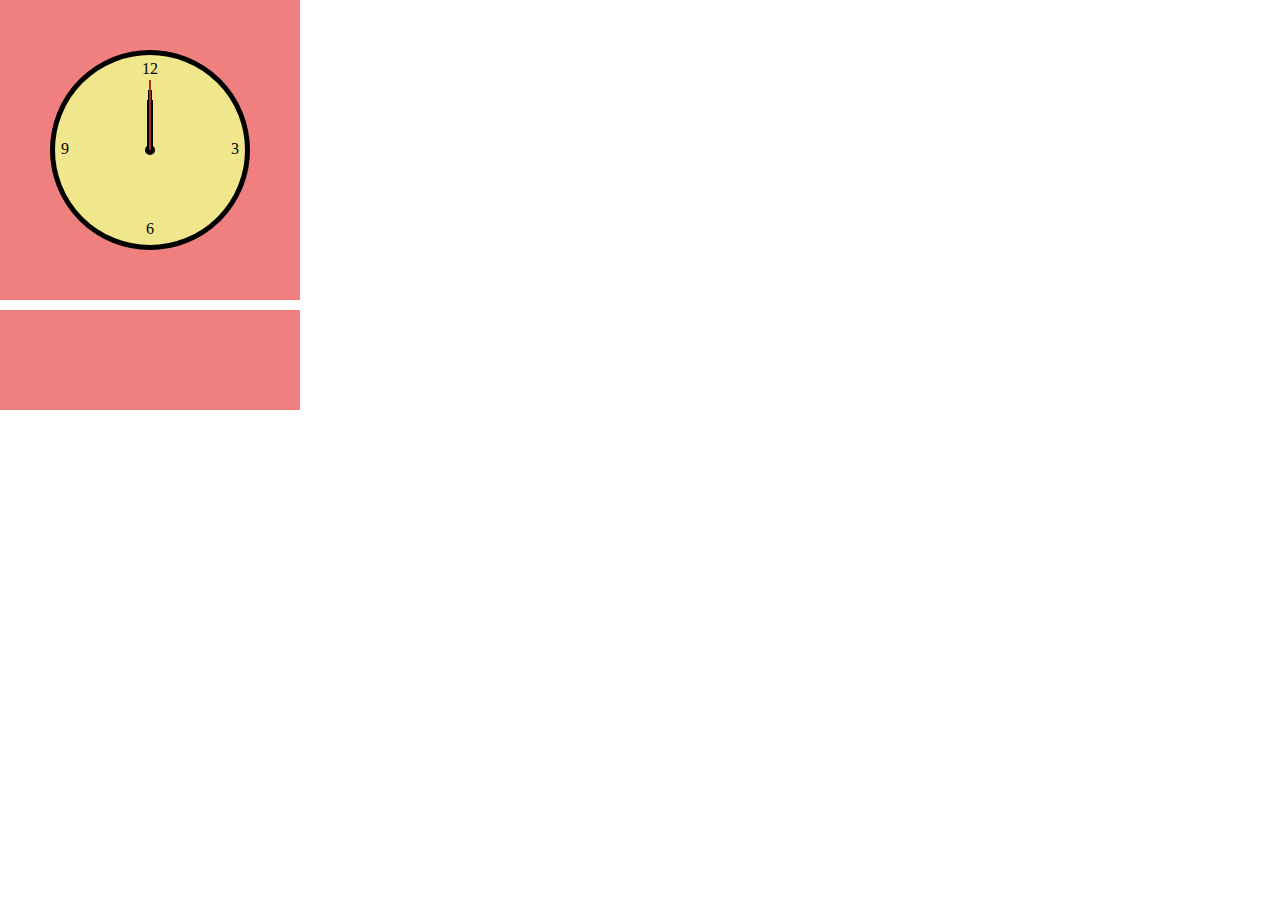
==== index.html @ eeb1b756 "firstRelease" ====
<!DOCTYPE html>
<html lang="en">
<head>
    <meta charset="UTF-8">
    <meta name="viewport" content="width=device-width, initial-scale=1.0">
    <title> Time </title>
    <link rel="stylesheet" href="style.css">
</head>
<body>
    <div id="analogContainer">
        <div id="clockFace">
            <div class="faceNum" id="num12">12</div>
            <div class="faceNum" id="num3">3</div>
            <div class="faceNum" id="num6">6</div>
            <div class="faceNum" id="num9">9</div>
            <div id="rotationPoint"></div>
            <div class="hand" id="hourHand"></div>
            <div class="hand" id="minuteHand"></div>
            <div class="hand" id="secondHand"></div>
        </div>
    </div>
    <div id="digitalContainer">
        <div id="digitalClockFace">
            
        </div>
    </div>
    <script src="script.js"></script>
</body>
</html>
---- style.css ----
* {
    margin: 0px;
    padding: 0px;
    box-sizing: border-box;
}
#analogContainer {
    width: 300px;
    height: 300px;
    background-color: lightcoral;
    padding: 50px;
}
#clockFace {
    background-color: khaki;
    position: relative;
    width: 200px;
    height: 200px;
    border: 5px solid black;
    border-radius: 100%;
}
.faceNum {
    position: absolute;
    width: 100px;
    height: 20px;
    text-align: center;
    font-size: 16px;
}
#rotationPoint {
    position: absolute;
    top: 90px;
    left: 90px;
    border-radius: 100%;
    border: 5px solid black;
}
#num12 {
    width: 100px;
    top: 5px;
    left: 45px;
}
#num3 {
    width: 100px;
    top: 85px;
    right: -40px;    
}
#num9 {
    width: 100px;
    top: 85px;
    left: -40px;
}
#num6 {
    width: 100px;
    bottom: 5px;
    left: 45px;
}
.hand {
    position: absolute;
    background-color: black;
    transform-origin: 50% 100%;
}
#hourHand {
    width: 6px;
    height: 50px;
    top: 45px;
    left: 92px;
}
#minuteHand {
    width: 4px;
    height: 60px;
    top: 35px;
    left: 93px;
}
#secondHand {
    width: 2px;
    height: 70px;
    top: 25px;
    left: 94px;
    background-color: brown;
}

#digitalContainer {
    margin-top: 10px;
    text-align: center;
    font-size: 300%;
    width: 300px;
    background-color: lightcoral;
    padding: 50px;
}
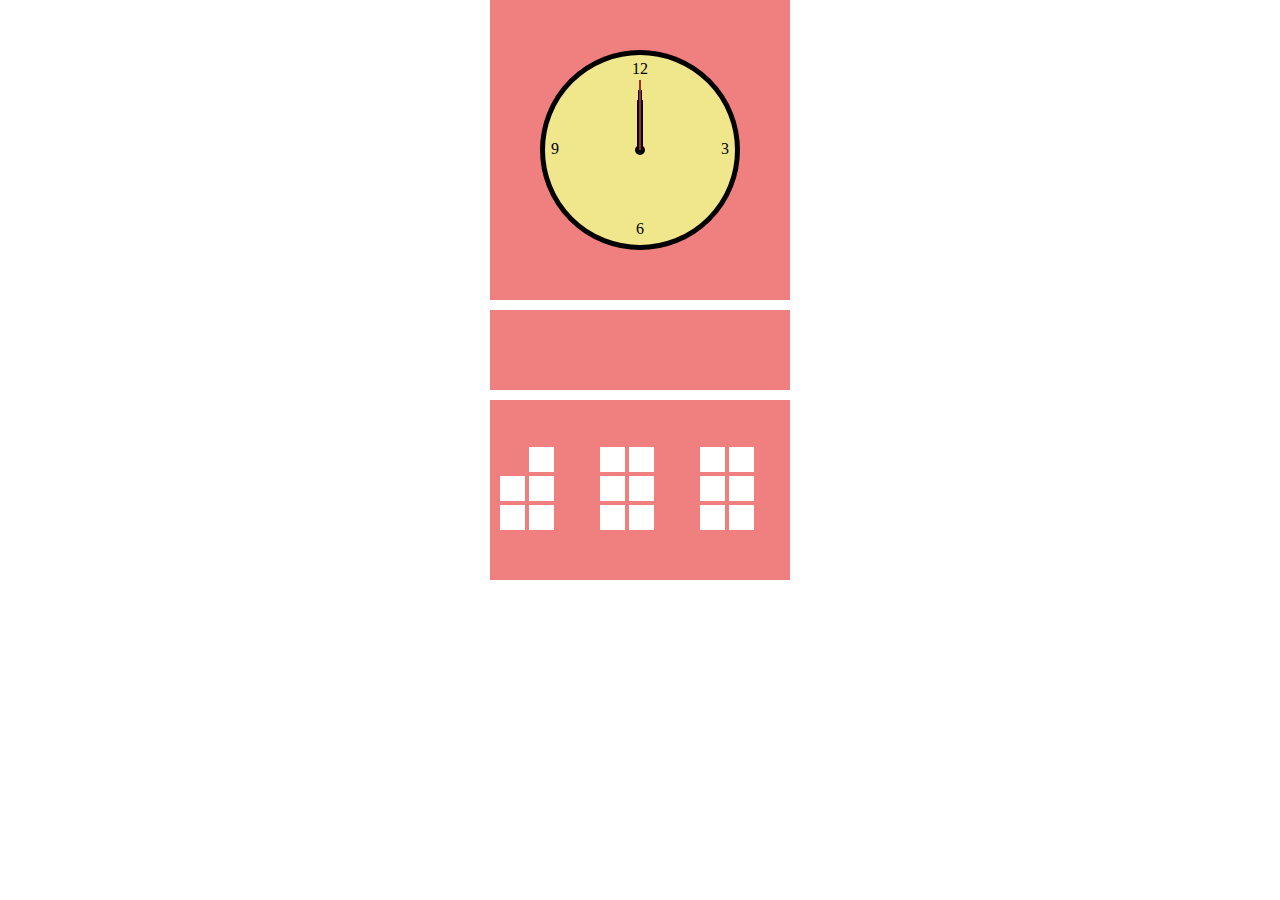
==== commit 0c47bd5c: "firstEdit" ====
--- a/index.html
+++ b/index.html
@@ -21,7 +21,32 @@
     </div>
     <div id="digitalContainer">
         <div id="digitalClockFace">
-            
+        </div>
+    </div>
+    <div id="binaryContainer">
+        <div id="binaryHours">
+            <div id="placeholder" class="binaryDigit"></div>
+            <div id="hours0" class="binaryDigit hour"></div>
+            <div id="hours1" class="binaryDigit hour"></div>
+            <div id="hours2" class="binaryDigit hour"></div>
+            <div id="hours3" class="binaryDigit hour"></div>
+            <div id="hours4" class="binaryDigit hour"></div>
+        </div>
+        <div id="binaryMinutes">
+            <div id="minutes0" class="binaryDigit minute"></div>
+            <div id="minutes1" class="binaryDigit minute"></div>
+            <div id="minutes2" class="binaryDigit minute"></div>
+            <div id="minutes3" class="binaryDigit minute"></div>
+            <div id="minutes4" class="binaryDigit minute"></div>
+            <div id="minutes5" class="binaryDigit minute"></div>
+        </div>
+        <div id="binarySeconds">
+            <div id="seconds0" class="binaryDigit second"></div>
+            <div id="seconds1" class="binaryDigit second"></div>
+            <div id="seconds2" class="binaryDigit second"></div>
+            <div id="seconds3" class="binaryDigit second"></div>
+            <div id="seconds4" class="binaryDigit second"></div>
+            <div id="seconds5" class="binaryDigit second"></div>
         </div>
     </div>
     <script src="script.js"></script>
--- a/style.css
+++ b/style.css
@@ -4,6 +4,7 @@
     box-sizing: border-box;
 }
 #analogContainer {
+    margin: auto;
     width: 300px;
     height: 300px;
     background-color: lightcoral;
@@ -75,12 +76,46 @@
     left: 94px;
     background-color: brown;
 }
-
-#digitalContainer {
+#digitalContainer, #binaryContainer {
+    margin: auto;
     margin-top: 10px;
     text-align: center;
     font-size: 300%;
     width: 300px;
     background-color: lightcoral;
-    padding: 50px;
+    padding: 40px 0px;
+}
+#binaryContainer {
+    display: flex;
+    justify-content: center;
+    height: 180px;
+}
+#binaryHours, #binaryMinutes, #binarySeconds {
+    display: flex;
+    flex-direction: column;
+    flex-wrap: wrap;
+    margin: 5px 0;
+    padding: 0px 40px 0px 8px;
+}
+.binaryDigit {
+    float: left;
+    background-color: white;
+    width: 25px;
+    height: 25px;
+    padding: 10px;
+    font-size: 10px;
+    text-align: center;
+    margin: 2px;
+}
+
+#placeholder {
+    border: none;
+    background-color: inherit;
+}
+
+@media only screen and (max-width: 500px) {
+    body {
+        background-color: khaki;
+        text-align: center;
+    }
 }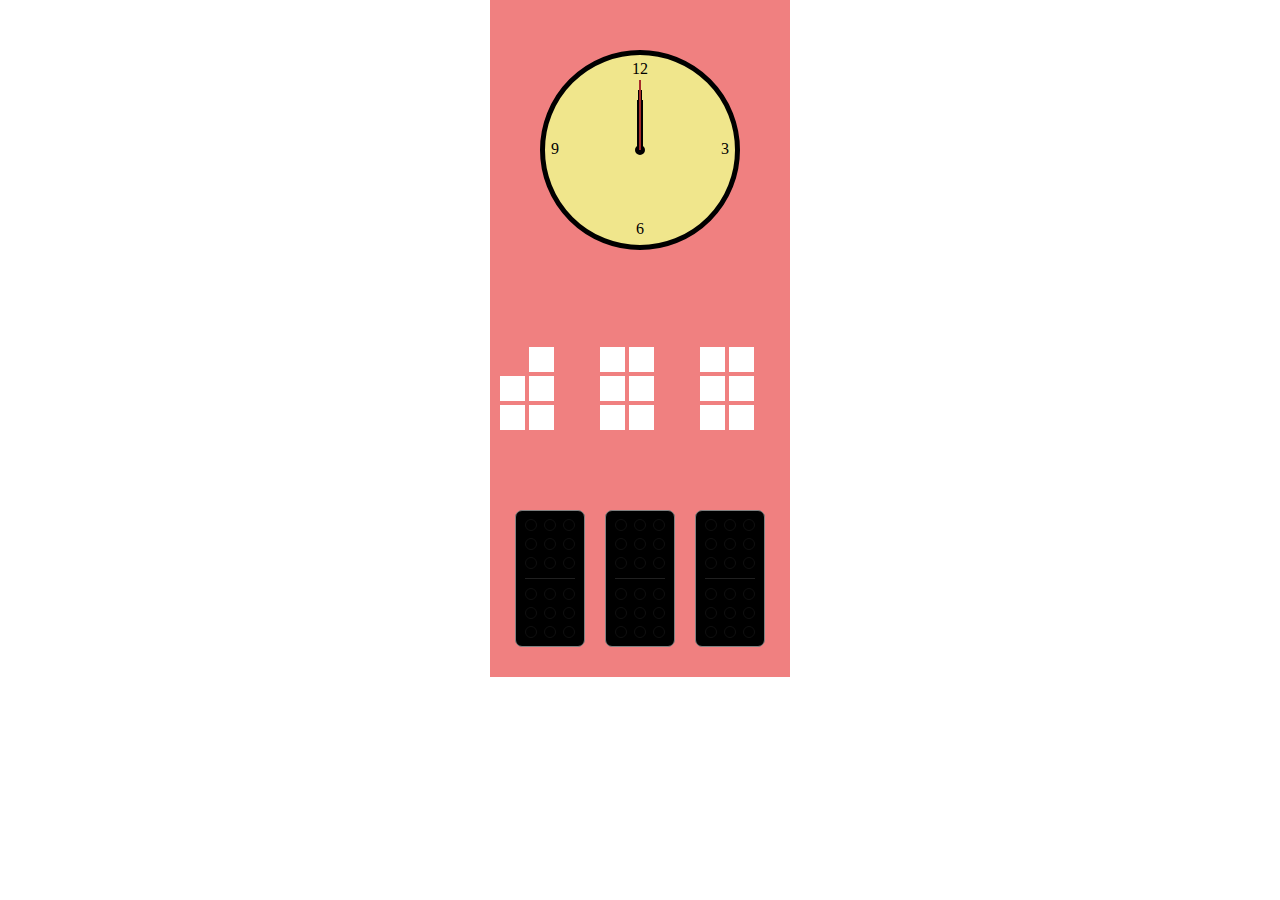
==== commit 842735e8: "addedDomino" ====
--- a/index.html
+++ b/index.html
@@ -49,6 +49,51 @@
             <div id="seconds5" class="binaryDigit second"></div>
         </div>
     </div>
+    <div id="hexContainer">
+        <div id="hexClockFace">
+        </div>
+    </div>
+    <div id="dominoContainer">
+        <div id="dominoHours" class="dominoFace">
+            <div id="dominoHoursUp" class="diceFace">
+                <div id="hu00" class="d00 dot"></div> <div id="hu01" class="d01 dot"></div> <div id="hu02" class="d02 dot"></div>
+                <div id="hu10" class="d10 dot"></div> <div id="hu11" class="d11 dot"></div> <div id="hu12" class="d12 dot"></div>
+                <div id="hu20" class="d20 dot"></div> <div id="hu21" class="d21 dot"></div> <div id="hu22" class="d22 dot"></div>
+            </div>
+            <div class="separator"></div>
+            <div id="dominoHoursDown" class="diceFace">
+                <div id="hd00" class="d00 dot"></div> <div id="hd01" class="d01 dot"></div> <div id="hd02" class="d02 dot"></div>
+                <div id="hd10" class="d10 dot"></div> <div id="hd11" class="d11 dot"></div> <div id="hd12" class="d12 dot"></div>
+                <div id="hd20" class="d20 dot"></div> <div id="hd21" class="d21 dot"></div> <div id="hd22" class="d22 dot"></div>
+            </div>
+        </div>
+        <div id="dominoMinutesDigitOne" class="dominoFace">
+            <div id="dominoMinutesDigitOneUp" class="diceFace">
+                <div id="m1u00" class="d00 dot"></div> <div id="m1u01" class="d01 dot"></div> <div id="m1u02" class="d02 dot"></div>
+                <div id="m1u10" class="d10 dot"></div> <div id="m1u11" class="d11 dot"></div> <div id="m1u12" class="d12 dot"></div>
+                <div id="m1u20" class="d20 dot"></div> <div id="m1u21" class="d21 dot"></div> <div id="m1u22" class="d22 dot"></div>
+            </div>
+            <div class="separator"></div>
+            <div id="dominoMinutesDigitOneDown" class="diceFace">
+                <div id="m1d00" class="d00 dot"></div> <div id="m1d01" class="d01 dot"></div> <div id="m1d02" class="d02 dot"></div>
+                <div id="m1d10" class="d10 dot"></div> <div id="m1d11" class="d11 dot"></div> <div id="m1d12" class="d12 dot"></div>
+                <div id="m1d20" class="d20 dot"></div> <div id="m1d21" class="d21 dot"></div> <div id="m1d22" class="d22 dot"></div>
+            </div>
+        </div>
+        <div id="dominoMinutesDigitTwo" class="dominoFace">
+            <div id="dominoMinutesDigitTwoUp" class="diceFace">
+                <div id="m2u00" class="d00 dot"></div> <div id="m2u01" class="d01 dot"></div> <div id="m2u02" class="d02 dot"></div>
+                <div id="m2u10" class="d10 dot"></div> <div id="m2u11" class="d11 dot"></div> <div id="m2u12" class="d12 dot"></div>
+                <div id="m2u20" class="d20 dot"></div> <div id="m2u21" class="d21 dot"></div> <div id="m2u22" class="d22 dot"></div>
+            </div>
+            <div class="separator"></div>
+            <div id="dominoMinutesDigitTwoDown" class="diceFace">
+                <div id="m2d00" class="d00 dot"></div> <div id="m2d01" class="d01 dot"></div> <div id="m2d02" class="d02 dot"></div>
+                <div id="m2d10" class="d10 dot"></div> <div id="m2d11" class="d11 dot"></div> <div id="m2d12" class="d12 dot"></div>
+                <div id="m2d20" class="d20 dot"></div> <div id="m2d21" class="d21 dot"></div> <div id="m2d22" class="d22 dot"></div>
+            </div>
+        </div>
+    </div>
     <script src="script.js"></script>
 </body>
 </html>--- a/style.css
+++ b/style.css
@@ -76,19 +76,20 @@
     left: 94px;
     background-color: brown;
 }
-#digitalContainer, #binaryContainer {
+
+#digitalContainer, #binaryContainer, #hexContainer {
     margin: auto;
-    margin-top: 10px;
     text-align: center;
     font-size: 300%;
     width: 300px;
-    background-color: lightcoral;
-    padding: 40px 0px;
+    background-color: salmon;
 }
 #binaryContainer {
     display: flex;
     justify-content: center;
     height: 180px;
+    padding: 40px 0px;
+    background-color: lightcoral;
 }
 #binaryHours, #binaryMinutes, #binarySeconds {
     display: flex;
@@ -107,15 +108,56 @@
     text-align: center;
     margin: 2px;
 }
-
 #placeholder {
     border: none;
     background-color: inherit;
 }
 
+#dominoContainer {
+    width: 300px;
+    margin: auto;
+    background-color: lightcoral;
+    display: flex;
+    justify-content: center;
+    align-content: center;
+    padding: 30px 0;
+}
+.dominoFace {
+    width: 70px;
+    margin: 0 10px;
+    background-color: black;
+    border: grey 1px solid;
+    border-radius: 7px;
+    display: flex;
+    flex-direction: column;
+    justify-content: center;
+    align-content: center;
+}
+.diceFace {
+    width: 50px;
+    margin: 8px auto;
+    display: grid;
+    grid-template-columns: auto auto auto;
+    column-gap: 7px;
+    row-gap: 7px;
+}
+.separator {
+    width: 50px;
+    background-color: rgb(32, 32, 32);
+    height: 1px;
+    margin: 1px auto;
+}
+.dot {
+    background-color: black;
+    border: rgb(16, 16, 16) 0.5px solid;
+    border-radius: 100%;
+    width: 12px;
+    height: 12px;
+}
+
 @media only screen and (max-width: 500px) {
     body {
-        background-color: khaki;
+        background-color: lightcoral;
         text-align: center;
     }
 }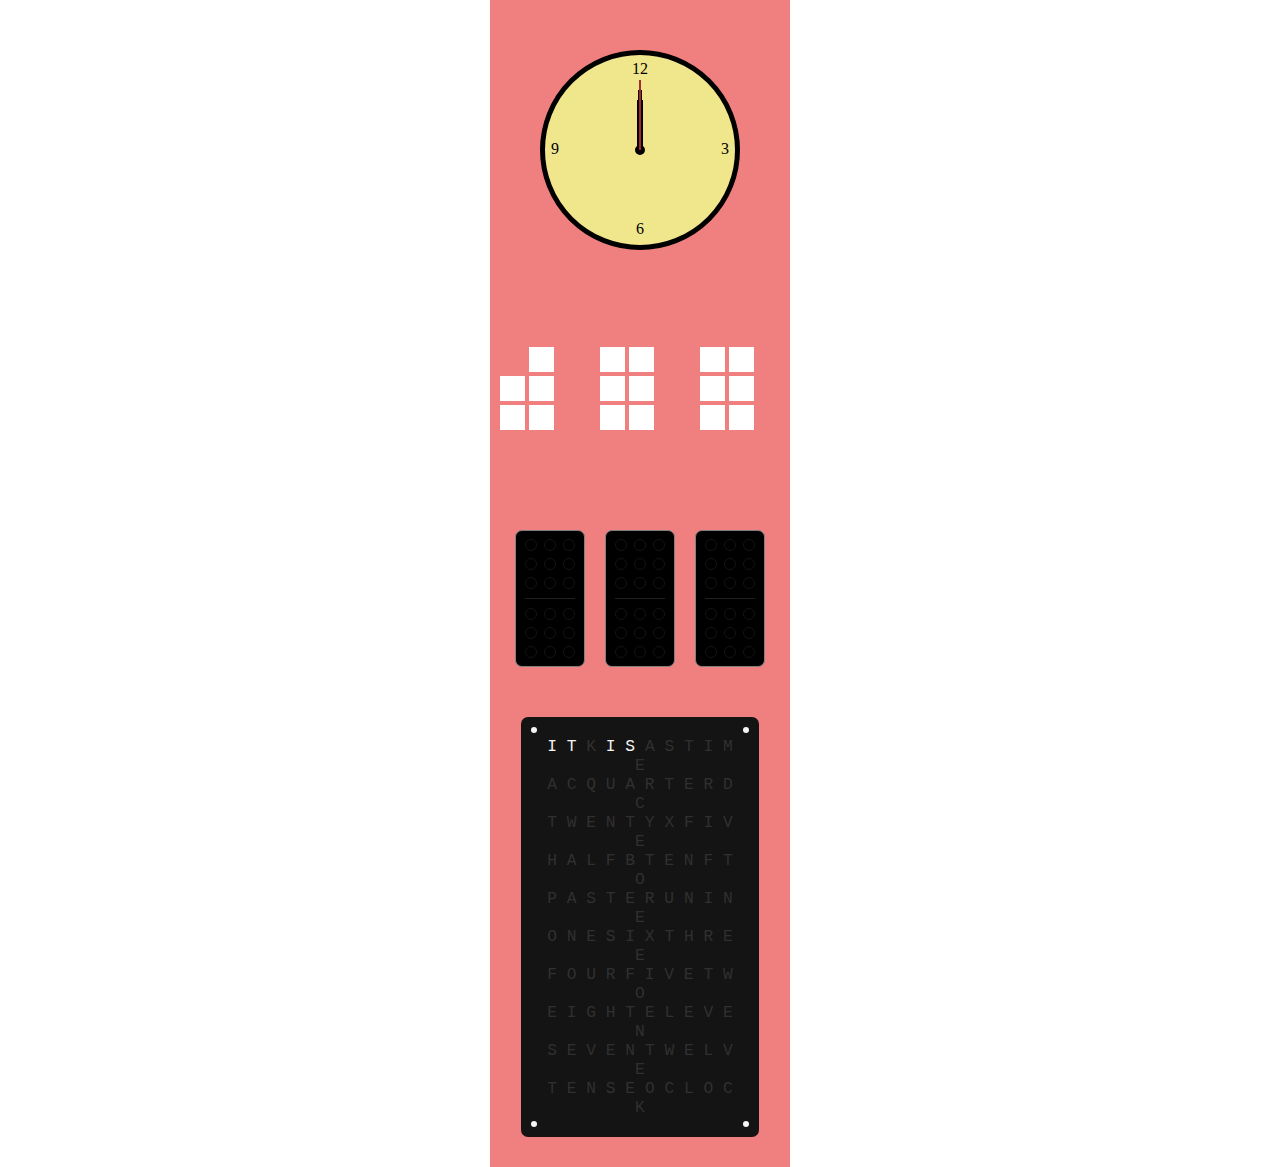
==== commit dbe245eb: "addedWorldClock" ====
--- a/index.html
+++ b/index.html
@@ -94,6 +94,26 @@
             </div>
         </div>
     </div>
+    <div id="worldClockContainer">
+        <div id="worldClockFace">
+            <div id="p1" class="pin"></div>
+            <div id="p2" class="pin"></div>
+            <span id="it" class="backlight">I T</span> K <span id="is" class="backlight">I S</span> A S T I M E <br>
+            <span id="reset">
+            A C <span id="quarter">Q U A R T E R</span> D C <br>
+            <span id="twenty">T W E N T Y</span> X <span id="five">F I V E</span> <br>
+            <span id="half">H A L F</span> B <span id="ten">T E N</span> F <span id="to">T O</span> <br>
+            <span id="past">P A S T</span> E R U <span id="o9">N I N E</span> <br>
+            <span id="o1">O N E</span> <span id="o6">S I X</span> <span id="o3">T H R E E</span> <br>
+            <span id="o4">F O U R</span> <span id="o5">F I V E</span> <span id="o2">T W O</span> <br>
+            <span id="o8">E I G H T</span> <span id="o11">E L E V E N</span> <br>
+            <span id="o7">S E V E N</span> <span id="o12">T W E L V E</span> <br>
+            <span id="o10">T E N</span> S E <span id="oclock">O C L O C K</span>
+            </span>
+            <div id="p3" class="pin"></div>
+            <div id="p4" class="pin"></div>
+        </div>
+    </div>
     <script src="script.js"></script>
 </body>
 </html>--- a/style.css
+++ b/style.css
@@ -120,7 +120,7 @@
     display: flex;
     justify-content: center;
     align-content: center;
-    padding: 30px 0;
+    padding: 50px 0;
 }
 .dominoFace {
     width: 70px;
@@ -149,10 +149,58 @@
 }
 .dot {
     background-color: black;
-    border: rgb(16, 16, 16) 0.5px solid;
+    border: rgb(20, 20, 20) 1px solid;
     border-radius: 100%;
     width: 12px;
     height: 12px;
+}
+
+#worldClockContainer {
+    margin: auto;
+    background-color: lightcoral;
+    width: 300px;
+    text-align: center;
+    padding-bottom: 30px;
+}
+#worldClockFace {
+    margin: auto;
+    text-align: center;
+    font-family: monospace;
+    background-color: rgb(20, 20, 20);
+    border-radius: 7px;
+    border-color: whitesmoke;
+    color: rgb(48, 48, 48);
+    font-size: 125%;
+    padding: 20px;
+    width: 238px;
+    position: relative;
+}
+.pin {
+    height: 6px;
+    width: 6px;
+    border-radius: 100%;
+    background-color: whitesmoke;
+    position: absolute;
+    z-index: 5;
+}
+#p1 {
+    top: 10px;
+    left: 10px;
+}
+#p2 {
+    top: 10px;
+    right: 10px;
+}
+#p3 {
+    bottom: 10px;
+    left: 10px;
+}
+#p4 {
+    bottom: 10px;
+    right: 10px;
+}
+.backlight {
+    color: whitesmoke;
 }
 
 @media only screen and (max-width: 500px) {
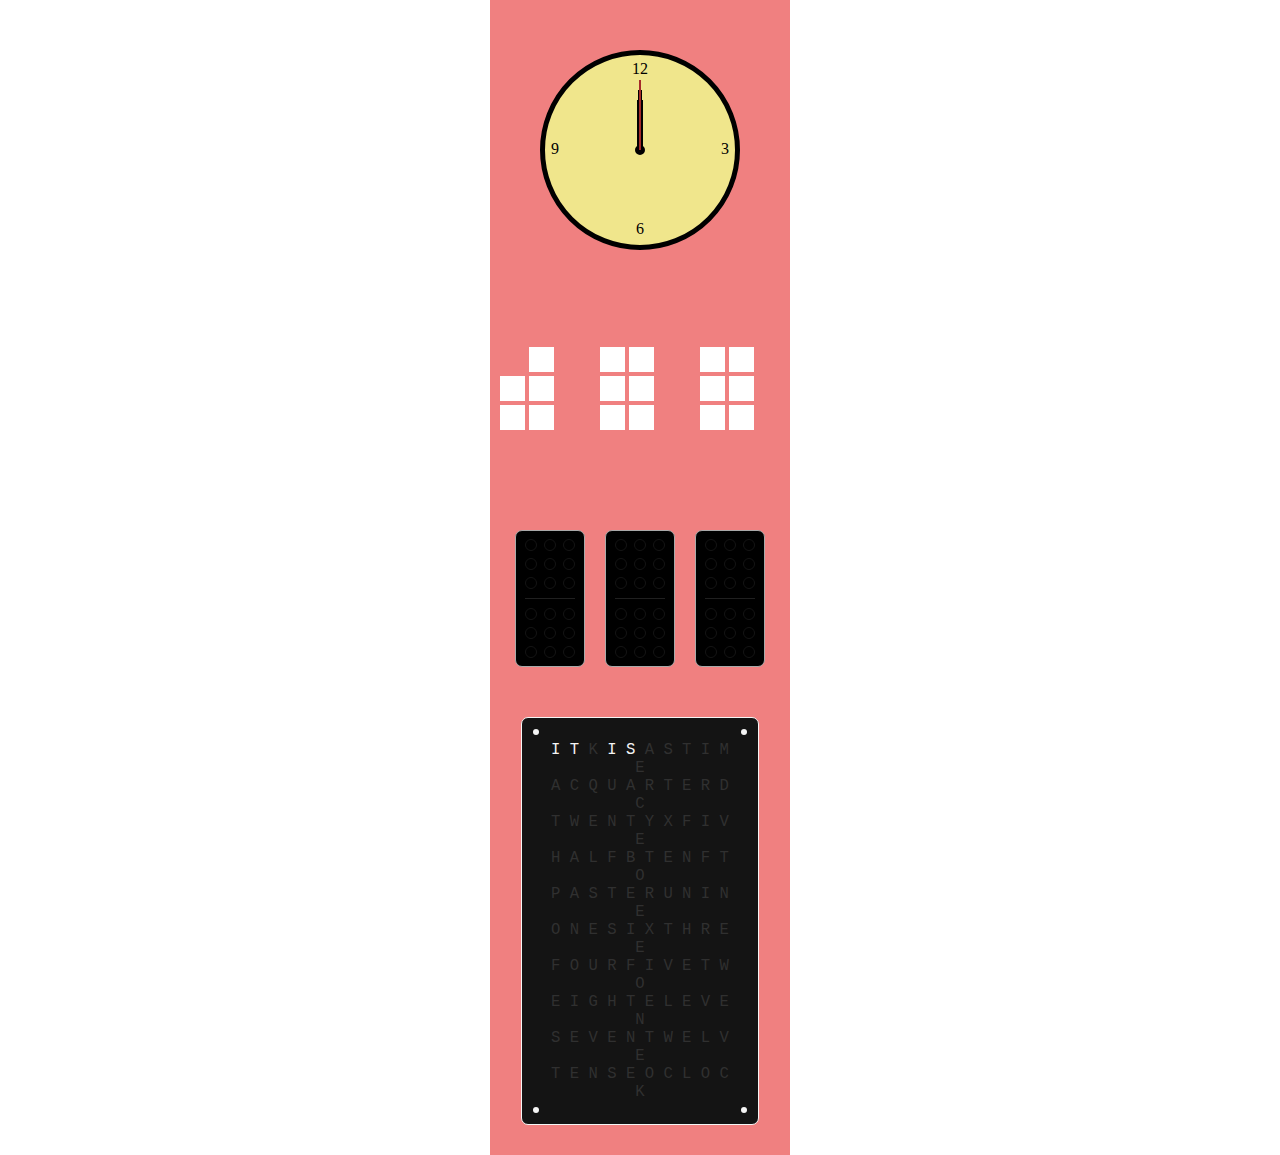
==== commit 1c6c975a: "addedWorldClock" ====
--- a/index.html
+++ b/index.html
@@ -2,7 +2,7 @@
 <html lang="en">
 <head>
     <meta charset="UTF-8">
-    <meta name="viewport" content="width=device-width, initial-scale=1.0">
+    <meta name="viewport" content="initial-scale=1.0, maximum-scale=1.0, width=device-width, user-scalable=no" />
     <title> Time </title>
     <link rel="stylesheet" href="style.css">
 </head>
--- a/style.css
+++ b/style.css
@@ -126,7 +126,7 @@
     width: 70px;
     margin: 0 10px;
     background-color: black;
-    border: grey 1px solid;
+    border: darkgray 1px solid;
     border-radius: 7px;
     display: flex;
     flex-direction: column;
@@ -149,7 +149,7 @@
 }
 .dot {
     background-color: black;
-    border: rgb(20, 20, 20) 1px solid;
+    border: rgb(20, 20, 20) 0.5px solid;
     border-radius: 100%;
     width: 12px;
     height: 12px;
@@ -158,11 +158,13 @@
 #worldClockContainer {
     margin: auto;
     background-color: lightcoral;
+    min-width: 250px;
     width: 300px;
     text-align: center;
     padding-bottom: 30px;
 }
 #worldClockFace {
+    border: darkgrey 1px solid;
     margin: auto;
     text-align: center;
     font-family: monospace;
@@ -170,8 +172,8 @@
     border-radius: 7px;
     border-color: whitesmoke;
     color: rgb(48, 48, 48);
-    font-size: 125%;
-    padding: 20px;
+    font-size: 120%;
+    padding: 23px 20px;
     width: 238px;
     position: relative;
 }
@@ -184,20 +186,20 @@
     z-index: 5;
 }
 #p1 {
-    top: 10px;
-    left: 10px;
+    top: 11px;
+    left: 11px;
 }
 #p2 {
-    top: 10px;
-    right: 10px;
+    top: 11px;
+    right: 11px;
 }
 #p3 {
-    bottom: 10px;
-    left: 10px;
+    bottom: 11px;
+    left: 11px;
 }
 #p4 {
-    bottom: 10px;
-    right: 10px;
+    bottom: 11px;
+    right: 11px;
 }
 .backlight {
     color: whitesmoke;
@@ -208,4 +210,8 @@
         background-color: lightcoral;
         text-align: center;
     }
+    #worldClockFace {
+        font-size: 110%;
+        width: 220px;
+    }
 }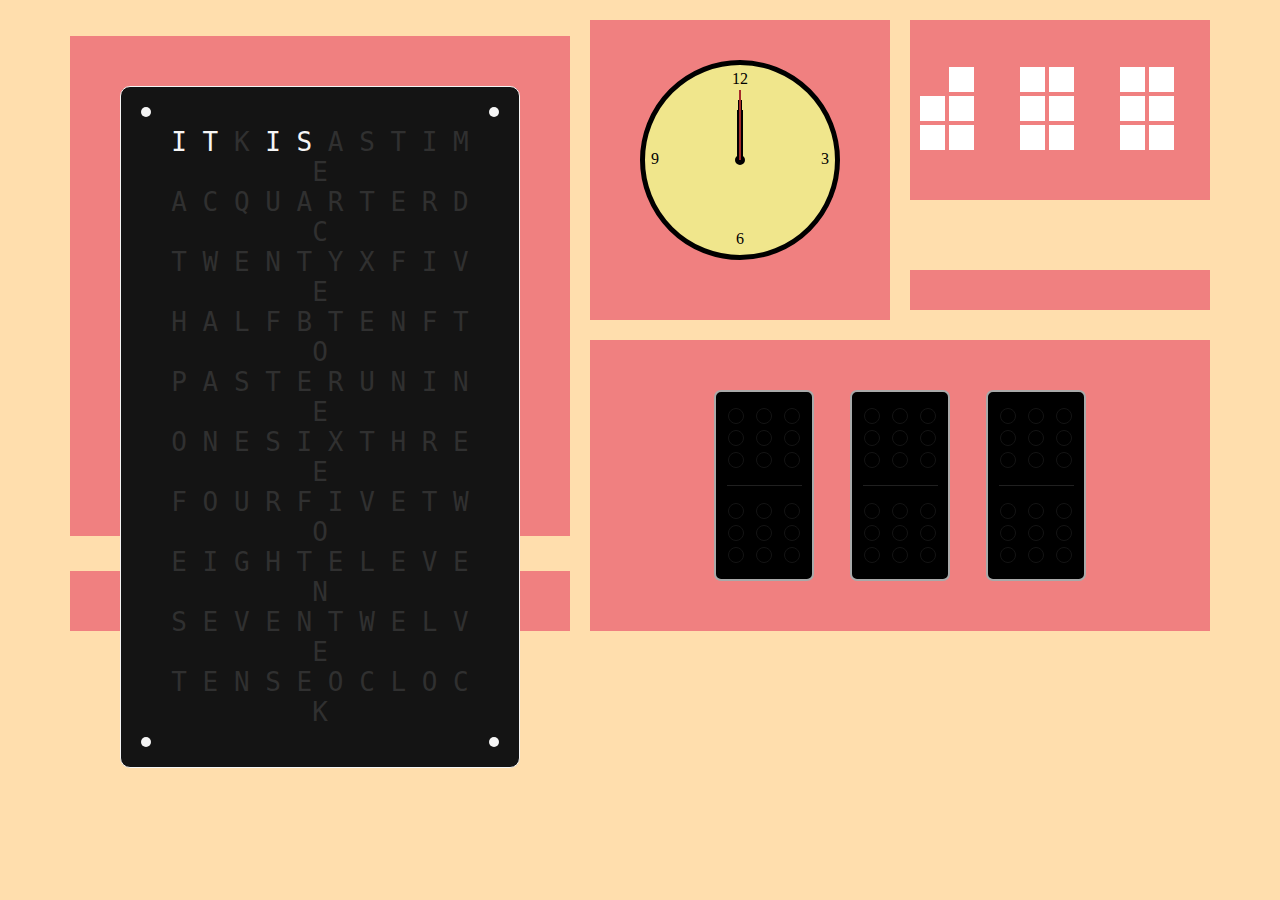
==== commit a85996f9: "addedWorldClock" ====
--- a/index.html
+++ b/index.html
@@ -7,7 +7,7 @@
     <link rel="stylesheet" href="style.css">
 </head>
 <body>
-    <div id="analogContainer">
+    <div id="analogContainer" class="container">
         <div id="clockFace">
             <div class="faceNum" id="num12">12</div>
             <div class="faceNum" id="num3">3</div>
@@ -19,11 +19,11 @@
             <div class="hand" id="secondHand"></div>
         </div>
     </div>
-    <div id="digitalContainer">
+    <div id="digitalContainer" class="container">
         <div id="digitalClockFace">
         </div>
     </div>
-    <div id="binaryContainer">
+    <div id="binaryContainer" class="container">
         <div id="binaryHours">
             <div id="placeholder" class="binaryDigit"></div>
             <div id="hours0" class="binaryDigit hour"></div>
@@ -49,11 +49,11 @@
             <div id="seconds5" class="binaryDigit second"></div>
         </div>
     </div>
-    <div id="hexContainer">
+    <div id="hexContainer" class="container">
         <div id="hexClockFace">
         </div>
     </div>
-    <div id="dominoContainer">
+    <div id="dominoContainer" class="container">
         <div id="dominoHours" class="dominoFace">
             <div id="dominoHoursUp" class="diceFace">
                 <div id="hu00" class="d00 dot"></div> <div id="hu01" class="d01 dot"></div> <div id="hu02" class="d02 dot"></div>
@@ -94,7 +94,7 @@
             </div>
         </div>
     </div>
-    <div id="worldClockContainer">
+    <div id="worldClockContainer" class="container">
         <div id="worldClockFace">
             <div id="p1" class="pin"></div>
             <div id="p2" class="pin"></div>
--- a/style.css
+++ b/style.css
@@ -2,15 +2,19 @@
     margin: 0px;
     padding: 0px;
     box-sizing: border-box;
+}
+#fullDate {
+    display: none;
 }
 #analogContainer {
     margin: auto;
     width: 300px;
     height: 300px;
     background-color: lightcoral;
-    padding: 50px;
+    padding: 50px 30px;
 }
 #clockFace {
+    margin: auto;
     background-color: khaki;
     position: relative;
     width: 200px;
@@ -76,13 +80,12 @@
     left: 94px;
     background-color: brown;
 }
-
 #digitalContainer, #binaryContainer, #hexContainer {
     margin: auto;
     text-align: center;
     font-size: 300%;
     width: 300px;
-    background-color: salmon;
+    background-color: lightcoral;
 }
 #binaryContainer {
     display: flex;
@@ -204,14 +207,317 @@
 .backlight {
     color: whitesmoke;
 }
-
-@media only screen and (max-width: 500px) {
+@media only screen and (max-width: 360px) {
+    #analogContainer {
+        padding: 40px 25px;
+        width: 100%;
+    }
+    #digitalContainer, #hexContainer {
+        width: 250px;
+    }
+    #dominoContainer {
+        width: 100%;
+        padding: 10px;
+        margin: 30px auto;
+    }
+    #binaryHours, #binaryMinutes, #binarySeconds {
+        display: flex;
+        flex-direction: column;
+        flex-wrap: wrap;
+        margin: 3px 0;
+        padding: 0px 32px 0px 0px;
+    }
+    .binaryDigit {
+        float: left;
+        background-color: white;
+        width: 22px;
+        height: 22px;
+    }
+    #worldClockContainer {
+        width: 100%;
+    }
+}
+@media only screen and (max-width: 650px) {
     body {
         background-color: lightcoral;
         text-align: center;
     }
     #worldClockFace {
-        font-size: 110%;
+        font-size: 100%;
         width: 220px;
-    }
+        line-height: 133%;
+    }
+}
+@media only screen and (min-width: 650px) {
+    body {
+        margin: auto;
+        justify-content: center;
+        align-content: center;
+        background-color: lightcoral;
+        grid-gap: 10px;
+        background-color: navajowhite;
+        display: grid;
+        grid-template-columns: auto auto;
+        grid-template-areas:    'analog world'
+                                'binary digital'
+                                'binary hex'
+                                'domino domino';
+    }
+    #analogContainer {
+        grid-area: analog;
+    }
+    #digitalContainer {
+        grid-area: digital;
+        width: 100%;
+        padding: 15px 0;
+        justify-content: center;
+    }
+    #binaryContainer {
+        grid-area: binary;
+        margin: 0 auto;
+    }
+    #hexContainer {
+        grid-area: hex;
+        padding: 14px 0;
+        vertical-align: middle;
+        justify-content: center;
+    }
+    #dominoContainer {
+        grid-area: domino;
+        width: 100%;
+    }
+    .dominoFace {
+        width: 140px;
+        margin: 0 20px;
+        background-color: black;
+        border: darkgray 2px solid;
+        border-radius: 7px;
+        display: flex;
+        flex-direction: column;
+    }
+    .diceFace {
+        width: 100px;
+        height: 100px;
+        margin: 16px auto;
+        display: grid;
+        grid-template-columns: auto auto auto;
+        column-gap: 7px;
+        row-gap: 7px;
+    }
+    .separator {
+        width: 100px;
+        background-color: rgb(32, 32, 32);
+        height: 1px;
+        margin: 1px auto;
+    }
+    .dot {
+        background-color: black;
+        border: rgb(20, 20, 20) 0.5px solid;
+        border-radius: 100%;
+        width: 20px;
+        height: 20px;
+        margin: auto;
+        justify-content: center;
+        align-content: center;
+    }
+    #worldClockContainer {
+        grid-area: world;
+        height: 300px;
+        padding: 35px 0;
+    }
+}
+@media only screen and (min-width: 800px) {
+    body {
+        margin: auto;
+        justify-content: center;
+        align-content: center;
+        background-color: lightcoral;
+        grid-gap: 20px;
+        background-color: navajowhite;
+        display: grid;
+        grid-template-columns: auto auto;
+        grid-template-areas:    'world world'
+                                'world world'
+                                'analog hex'
+                                'analog binary'
+                                'digital digital'
+                                'domino domino';
+    }
+    #worldClockContainer {
+        margin: auto;
+        background-color: lightcoral;
+        width: 666px;
+        height: 600px;
+        text-align: center;
+        padding: 70px;
+    }
+    #worldClockFace {
+        border: darkgrey 1px solid;
+        margin: auto;
+        text-align: center;
+        font-family: monospace;
+        background-color: rgb(20, 20, 20);
+        border-radius: 7px;
+        border-color: whitesmoke;
+        color: rgb(48, 48, 48);
+        font-size: 250%;
+        padding: 40px 40px;
+        width: 480px;
+        position: relative;
+    }
+    .pin {
+        height: 10px;
+        width: 10px;
+    }
+    #p1 {
+        top: 20px;
+        left: 20px;
+    }
+    #p2 {
+        top: 20px;
+        right: 20px;
+    }
+    #p3 {
+        bottom: 20px;
+        left: 20px;
+    }
+    #p4 {
+        bottom: 20px;
+        right: 20px;
+    }
+    #analogContainer {
+        width: 346px;
+        justify-content: center;
+    }
+    #binaryContainer, #hexContainer {
+        width: 300px;
+    }
+    #hexContainer {
+        padding: 20px;
+    }
+    #digitalContainer {
+        width: 100%;
+        font-size: 200%;
+    }
+    #fullDate {
+        display: inline;
+    }
+}
+
+@media only screen and (min-width: 1200px) {
+    body {
+        padding: 20px;
+        margin: auto;
+        justify-content: center;
+        align-content: center;
+        background-color: lightcoral;
+        grid-gap: 20px;
+        background-color: navajowhite;
+        display: grid;
+        grid-template-columns: 500px auto auto;
+        grid-template-areas:    'world analog binary'
+                                'world analog binary'
+                                'world analog hex'
+                                'world domino domino'
+                                'digital domino domino'
+    }
+    #worldClockContainer {
+        margin: auto;
+        background-color: lightcoral;
+        width: 500px;
+        height: 500px;
+        text-align: center;
+        padding: 50px;
+    }
+    #worldClockFace {
+        border: darkgrey 1px solid;
+        margin: auto;
+        text-align: center;
+        font-family: monospace;
+        background-color: rgb(20, 20, 20);
+        border-radius: 10px;
+        border-color: whitesmoke;
+        color: rgb(48, 48, 48);
+        font-size: 200%;
+        padding: 40px 40px;
+        width: 400px;
+        position: relative;
+    }
+    .pin {
+        height: 10px;
+        width: 10px;
+    }
+    #p1 {
+        top: 20px;
+        left: 20px;
+    }
+    #p2 {
+        top: 20px;
+        right: 20px;
+    }
+    #p3 {
+        bottom: 20px;
+        left: 20px;
+    }
+    #p4 {
+        bottom: 20px;
+        right: 20px;
+    }
+    #analogContainer {
+        width: 300px;
+        justify-content: center;
+        padding: 40px;
+    }
+    #binaryContainer, #hexContainer {
+        width: 300px;
+    }
+    #hexContainer {
+        padding: 20px;
+    }
+    #digitalContainer {
+        width: 100%;
+        font-size: 180%;
+        padding: 30px 0;
+    }
+    #fullDate {
+        display: inline;
+    }
+    #dominoContainer {
+        grid-area: domino;
+        width: 100%;
+    }
+    .dominoFace {
+        width: 100px;
+        margin: 0 18px;
+        background-color: black;
+        border: darkgray 2px solid;
+        border-radius: 7px;
+        display: flex;
+        flex-direction: column;
+    }
+    .diceFace {
+        width: 80px;
+        height: 60px;
+        margin: 16px auto;
+        display: grid;
+        grid-template-columns: auto auto auto;
+        column-gap: 5px;
+        row-gap: 5px;
+    }
+    .separator {
+        width: 75px;
+        background-color: rgb(32, 32, 32);
+        height: 1px;
+        margin: 1px auto;
+    }
+    .dot {
+        background-color: black;
+        border: rgb(20, 20, 20) 0.5px solid;
+        border-radius: 100%;
+        width: 16px;
+        height: 16px;
+        margin: auto;
+        justify-content: center;
+        align-content: center;
+    }   
 }